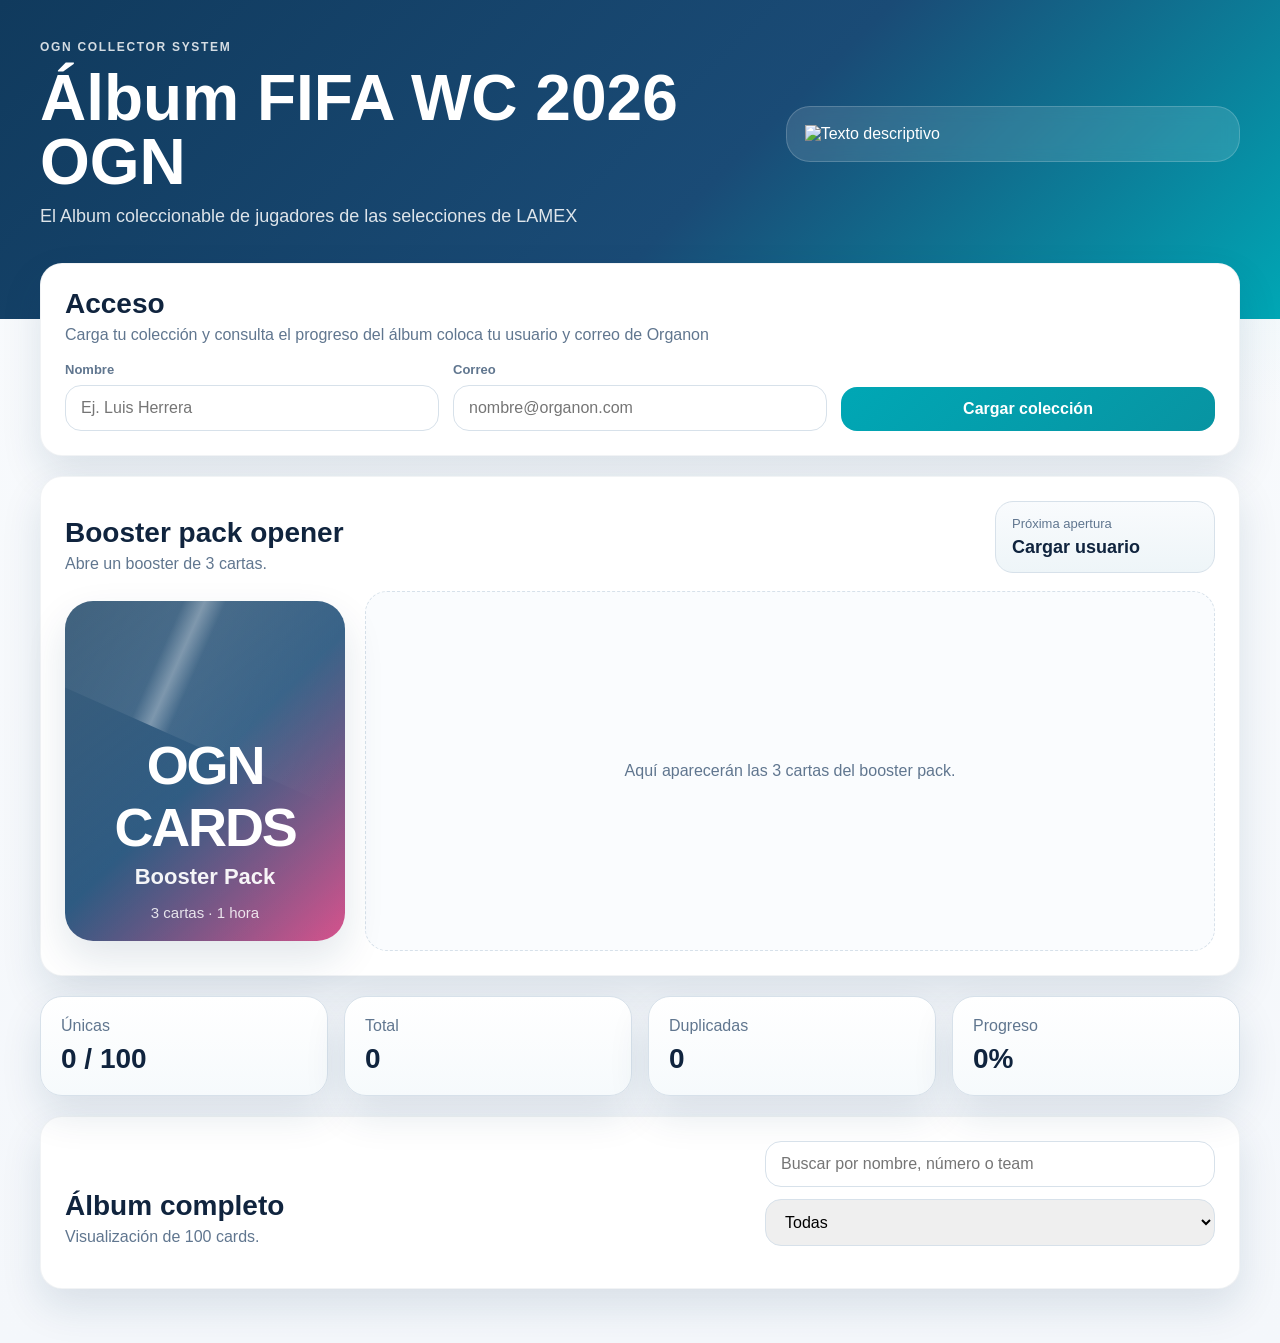
==== index.html @ 8176d2a9 "Update and rename album.html to index.html" ====
<!DOCTYPE html>
<html lang="es">
<head>
  <meta charset="UTF-8" />
  <meta name="viewport" content="width=device-width, initial-scale=1.0" />
  <title>OGN Album · Visualizador</title>
  <link rel="stylesheet" href="styles.css" />
</head>
<body>
  <header class="hero">
    <div class="container hero__inner">
      <div>
        <div class="eyebrow">OGN COLLECTOR SYSTEM</div>
        <h1>Álbum FIFA WC 2026 OGN</h1>
        <p>El Album coleccionable de jugadores de las selecciones de LAMEX</p>
      </div>
      <div class="hero__box">
        <div><img src="https://digitalhub.fifa.com/transform/157d23bf-7e13-4d7b-949e-5d27d340987e/WC26_Logo?&io=transform:fill,height:210&quality=75" alt="Texto descriptivo" width="200" height="200">
</div>

      </div>
    </div>
  </header>

  <main class="container page">
    <section class="panel access-panel">
      <div class="panel__head">
        <div>
          <h2>Acceso</h2>
          <p>Carga tu colección y consulta el progreso del álbum coloca tu usuario y correo de Organon</p>
        </div>
      </div>
      <div class="grid-3">
        <div>
          <label>Nombre</label>
          <input id="userName" placeholder="Ej. Luis Herrera" />
        </div>
        <div>
          <label>Correo</label>
          <input id="userEmail" type="email" placeholder="nombre@organon.com" />
        </div>
        <div class="field-button">
          <button class="btn btn--primary" id="loadCollectionBtn">Cargar colección</button>
        </div>
      </div>
    </section>

    <section class="panel booster-panel">
      <div class="panel__head panel__head--wrap">
        <div>
          <h2>Booster pack opener</h2>
          <p>Abre un booster de 3 cartas.</p>
        </div>
        <div class="cooldown-box">
          <span>Próxima apertura</span>
          <strong id="cooldownText">Cargar usuario</strong>
        </div>
      </div>
      <div class="booster-layout">
        <div class="booster-pack-wrap">
          <button id="openBoosterBtn" class="booster-pack" aria-label="Abrir booster">
            <div class="booster-pack__shine"></div>
            <div class="booster-pack__title">OGN CARDS</div>
            <div class="booster-pack__subtitle">Booster Pack</div>
            <div class="booster-pack__meta">3 cartas · 1 hora</div>
          </button>
        </div>
        <div class="booster-reveal" id="boosterReveal">
          <div class="booster-placeholder">Aquí aparecerán las 3 cartas del booster pack.</div>
        </div>
      </div>
    </section>

    <section class="stats-grid">
      <article class="stat-card"><span>Únicas</span><strong id="uniqueCount">0 / 100</strong></article>
      <article class="stat-card"><span>Total</span><strong id="totalCount">0</strong></article>
      <article class="stat-card"><span>Duplicadas</span><strong id="duplicateCount">0</strong></article>
      <article class="stat-card"><span>Progreso</span><strong id="progressPercent">0%</strong></article>
    </section>

    <section class="panel album-panel">
      <div class="panel__head panel__head--wrap">
        <div>
          <h2>Álbum completo</h2>
          <p>Visualización de 100 cards.</p>
        </div>
        <div class="filters-inline">
          <input id="searchInput" placeholder="Buscar por nombre, número o team" />
          <select id="ownershipFilter">
            <option value="all">Todas</option>
            <option value="owned">Solo obtenidas</option>
            <option value="missing">Solo faltantes</option>
          </select>
        </div>
      </div>
      <div class="album-grid" id="albumGrid"></div>
    </section>

    <div id="statusBox" class="status status--hidden"></div>
  </main>

  <script src="app.js"></script>
</body>
</html>
---- styles.css ----
:root {
  --bg: #f4f7fb;
  --surface: #ffffff;
  --surface-2: #eef4f8;
  --text: #10243e;
  --muted: #60768f;
  --line: #d7e1ea;
  --navy: #103a5d;
  --navy-2: #1a4b76;
  --teal: #00a7b5;
  --aqua: #6ad2dd;
  --magenta: #d64f8a;
  --gold: #e2b641;
  --green: #14835d;
  --danger: #bf4434;
  --shadow: 0 18px 40px rgba(16,58,93,.12);
  --radius: 22px;
}
* { box-sizing: border-box; }
body {
  margin: 0;
  color: var(--text);
  font-family: Inter, Segoe UI, Roboto, Arial, sans-serif;
  background:
    radial-gradient(circle at top right, rgba(106,210,221,.16), transparent 22%),
    radial-gradient(circle at top left, rgba(214,79,138,.08), transparent 17%),
    linear-gradient(180deg, #f9fbfd 0%, var(--bg) 100%);
}
.container { max-width: 1240px; margin: 0 auto; padding: 0 20px; }
.hero {
  background: linear-gradient(135deg, var(--navy), var(--navy-2) 56%, var(--teal));
  color: #fff;
  padding: 40px 0 92px;
}
.hero__inner { display:grid; grid-template-columns: 1.35fr .85fr; gap: 24px; align-items: center; }
.eyebrow { font-size: 12px; letter-spacing: .14em; font-weight: 800; opacity: .82; }
h1 { margin: 12px 0 12px; font-size: clamp(36px, 5vw, 64px); line-height: 1; }
.hero p { margin: 0; max-width: 740px; font-size: 18px; color: rgba(255,255,255,.86); }
.hero__box {
  background: rgba(255,255,255,.12); border: 1px solid rgba(255,255,255,.18); border-radius: 24px; padding: 18px; backdrop-filter: blur(8px);
  display: grid; gap: 12px;
}
.hero__box span { display:block; font-size: 13px; color: rgba(255,255,255,.78); margin-bottom: 4px; }
.hero__box strong { font-size: 22px; }
.page { margin-top: -56px; padding-bottom: 34px; }
.panel {
  background: var(--surface); border: 1px solid rgba(16,58,93,.06); border-radius: var(--radius);
  box-shadow: var(--shadow); padding: 24px; margin-bottom: 20px;
}
.panel__head { display:flex; justify-content: space-between; gap: 18px; align-items: end; margin-bottom: 18px; }
.panel__head--wrap { flex-wrap: wrap; }
.panel h2 { margin: 0 0 6px; font-size: 28px; }
.panel p { margin: 0; color: var(--muted); }
.grid-3 { display:grid; grid-template-columns: repeat(3, minmax(0,1fr)); gap: 14px; }
label { display:block; font-size: 13px; color: var(--muted); font-weight: 700; margin-bottom: 8px; }
input, select, button {
  width: 100%; border-radius: 16px; border: 1px solid var(--line); padding: 13px 15px; font: inherit;
}
input:focus, select:focus { outline: 2px solid rgba(0,167,181,.18); border-color: var(--teal); }
.field-button { display:flex; align-items: end; }
.btn { border: none; cursor: pointer; font-weight: 800; }
.btn--primary { background: linear-gradient(135deg, var(--teal), #0894a2); color: white; }
.cooldown-box {
  background: linear-gradient(180deg, #f9fbfd, #eef5f8); border: 1px solid var(--line); border-radius: 18px; padding: 14px 16px; min-width: 220px;
}
.cooldown-box span { display:block; font-size: 13px; color: var(--muted); margin-bottom: 6px; }
.cooldown-box strong { font-size: 18px; }
.booster-layout { display:grid; grid-template-columns: 280px 1fr; gap: 20px; align-items: center; }
.booster-pack-wrap { perspective: 1200px; }
.booster-pack {
  min-height: 340px; border: none; border-radius: 28px; cursor: pointer; overflow: hidden; position: relative; color: white;
  background:
    linear-gradient(145deg, rgba(255,255,255,.18), rgba(255,255,255,.02)),
    linear-gradient(135deg, var(--navy), var(--navy-2) 50%, var(--magenta));
  box-shadow: var(--shadow);
  transform-style: preserve-3d;
}
.booster-pack.is-opening { animation: packShake .65s ease, packPulse 1.2s ease forwards; }
.booster-pack__shine {
  position:absolute; inset:-40% auto auto -20%; width: 140%; height: 80%; transform: rotate(24deg);
  background: linear-gradient(90deg, transparent 0%, rgba(255,255,255,.08) 45%, rgba(255,255,255,.36) 50%, rgba(255,255,255,.08) 55%, transparent 100%);
  animation: shineMove 4.5s linear infinite;
}
.booster-pack__title { position: relative; z-index: 1; font-size: 54px; font-weight: 900; letter-spacing: -.04em; margin-top: 112px; }
.booster-pack__subtitle { position: relative; z-index:1; font-size: 22px; font-weight: 700; margin-top: 6px; opacity: .94; }
.booster-pack__meta { position: relative; z-index:1; margin-top: 14px; font-size: 15px; opacity: .84; }
.booster-reveal { display:grid; grid-template-columns: repeat(3, minmax(0,1fr)); gap: 16px; min-height: 360px; }
.booster-placeholder {
  grid-column: 1 / -1; display:grid; place-items:center; min-height:360px; border:1px dashed var(--line); border-radius:22px; color:var(--muted); background:#fafcfe;
}
.reveal-slot { perspective: 1200px; }
.flip-card {
  position: relative; width: 100%; aspect-ratio: 3 / 4.35; transform-style: preserve-3d; transition: transform .8s cubic-bezier(.2,.8,.2,1);
}
.flip-card.is-flipped { transform: rotateY(180deg); }
.flip-card__face {
  position: absolute; inset: 0; backface-visibility: hidden; border-radius: 20px; overflow: hidden;
  box-shadow: var(--shadow);
}
.flip-card__face--back {
  background: linear-gradient(135deg, var(--navy), var(--navy-2) 58%, var(--magenta));
  border: 1px solid rgba(16,58,93,.08);
}
.flip-card__face--back::before {
  content: ''; position:absolute; inset:0; background: radial-gradient(circle at 70% 22%, rgba(255,255,255,.18), transparent 24%), radial-gradient(circle at 25% 78%, rgba(255,255,255,.12), transparent 26%);
}
.flip-card__face--back::after {
  content: 'OGN'; position:absolute; inset:0; display:grid; place-items:center; font-size:56px; font-weight:900; color:white;
}
.flip-card__face--front { transform: rotateY(180deg); }
.stats-grid { display:grid; grid-template-columns: repeat(4, minmax(0,1fr)); gap: 16px; margin-bottom: 20px; }
.stat-card {
  background: linear-gradient(180deg, #fff, #f6fafc); border: 1px solid var(--line); border-radius: 22px; padding: 20px; box-shadow: var(--shadow);
}
.stat-card span { display:block; color: var(--muted); margin-bottom: 8px; }
.stat-card strong { font-size: 28px; }
.filters-inline { display:flex; gap: 12px; flex-wrap: wrap; }
.filters-inline input { min-width: 280px; }
.album-grid { display:grid; grid-template-columns: repeat(auto-fill, minmax(190px, 1fr)); gap: 16px; }
.card-template {
  position: relative; background: linear-gradient(180deg, #fff 0%, #f6fafc 100%); border: 1px solid var(--line);
  border-radius: 22px; padding: 10px; box-shadow: 0 12px 28px rgba(16,58,93,.08);
}
.card-template.is-missing { opacity: .92; }
.card-template__shell {
  position: relative; aspect-ratio: 3 / 4.35; border-radius: 16px; overflow: hidden; background:
    linear-gradient(180deg, rgba(255,255,255,.16), rgba(255,255,255,.02)),
    linear-gradient(160deg, #f8fcfe 0%, #ebf3f7 100%);
  border: 1px solid rgba(16,58,93,.07);
}
.card-template__top {
  position: absolute; inset: 0 0 auto 0; height: 52px; background: linear-gradient(135deg, var(--navy), var(--navy-2));
  color: white; display:flex; justify-content: space-between; gap: 12px; align-items:center; padding: 0 14px; z-index: 3;
}
.card-template__number { font-size: 14px; font-weight: 900; letter-spacing: .05em; }
.card-template__team { font-size: 12px; font-weight: 700; opacity: .88; text-transform: uppercase; white-space: nowrap; overflow:hidden; text-overflow: ellipsis; }
.card-template__photo {
  position:absolute; inset: 42px 12px 76px 12px; border-radius: 14px; overflow:hidden; background: linear-gradient(135deg, #dfe9ef, #f5f9fb);
}
.card-template__photo img { width:100%; height:100%; object-fit: cover; display:block; }
.card-template__photo::after {
  content:''; position:absolute; inset:auto 0 0 0; height: 38%; background: linear-gradient(180deg, transparent, rgba(16,58,93,.18));
}
.card-template__brand {
  position:absolute; top: 60px; right: 18px; z-index: 2; background: rgba(255,255,255,.92); color: var(--navy);
  padding: 6px 10px; border-radius: 999px; font-size: 11px; font-weight: 900; letter-spacing: .08em;
}
.card-template__bottom {
  position:absolute; inset: auto 0 0 0; min-height: 78px; background: linear-gradient(180deg, rgba(255,255,255,.94), rgba(246,250,252,.98));
  border-top: 1px solid rgba(16,58,93,.08); padding: 12px 14px; z-index: 3;
}
.card-template__name { font-size: 15px; font-weight: 900; line-height: 1.15; margin-bottom: 4px; }
.card-template__meta { font-size: 12px; color: var(--muted); display:flex; justify-content: space-between; gap: 8px; }
.card-template__count { margin-top: 10px; display:inline-flex; padding: 7px 10px; border-radius: 999px; background: rgba(20,131,93,.12); color: var(--green); font-size: 12px; font-weight: 800; }
.card-template__pending { margin-top: 10px; display:inline-flex; padding: 7px 10px; border-radius: 999px; background: rgba(191,68,52,.08); color: var(--danger); font-size: 12px; font-weight: 800; }
.card-template.is-missing .card-template__photo img { filter: grayscale(1) brightness(.42); }
.card-template.is-missing .card-template__name,
.card-template.is-missing .card-template__meta span:first-child { color: transparent; background: linear-gradient(90deg, #dbe4ea, #eef3f6, #dbe4ea); background-size: 200% 100%; border-radius: 6px; animation: shimmer 1.8s infinite; }
.card-template.is-missing .card-template__name { height: 16px; }
.card-template.is-missing .card-template__meta span:first-child { height: 12px; width: 80px; display:inline-block; }
.status { position: sticky; bottom: 18px; margin-top: 14px; padding: 14px 16px; border-radius: 18px; box-shadow: var(--shadow); font-weight: 700; }
.status--hidden { display:none; }
.status--ok { background: rgba(20,131,93,.12); color: var(--green); }
.status--error { background: rgba(191,68,52,.10); color: var(--danger); }
@keyframes shineMove { 0% { transform: translateX(-30%) rotate(24deg); } 100% { transform: translateX(30%) rotate(24deg); } }
@keyframes packShake { 0%,100% { transform: rotateZ(0deg); } 20% { transform: rotateZ(-2deg) scale(1.02); } 40% { transform: rotateZ(2deg) scale(1.03); } 60% { transform: rotateZ(-1deg) scale(1.02); } 80% { transform: rotateZ(1deg) scale(1.01); } }
@keyframes packPulse { from { box-shadow: var(--shadow); } to { box-shadow: 0 0 0 rgba(0,0,0,0), 0 0 42px rgba(214,79,138,.36); } }
@keyframes shimmer { 0% { background-position: 200% 0; } 100% { background-position: -200% 0; } }
@media (max-width: 960px) {
  .hero__inner, .grid-3, .booster-layout, .stats-grid { grid-template-columns: 1fr; }
  .booster-reveal { grid-template-columns: 1fr; min-height: auto; }
}
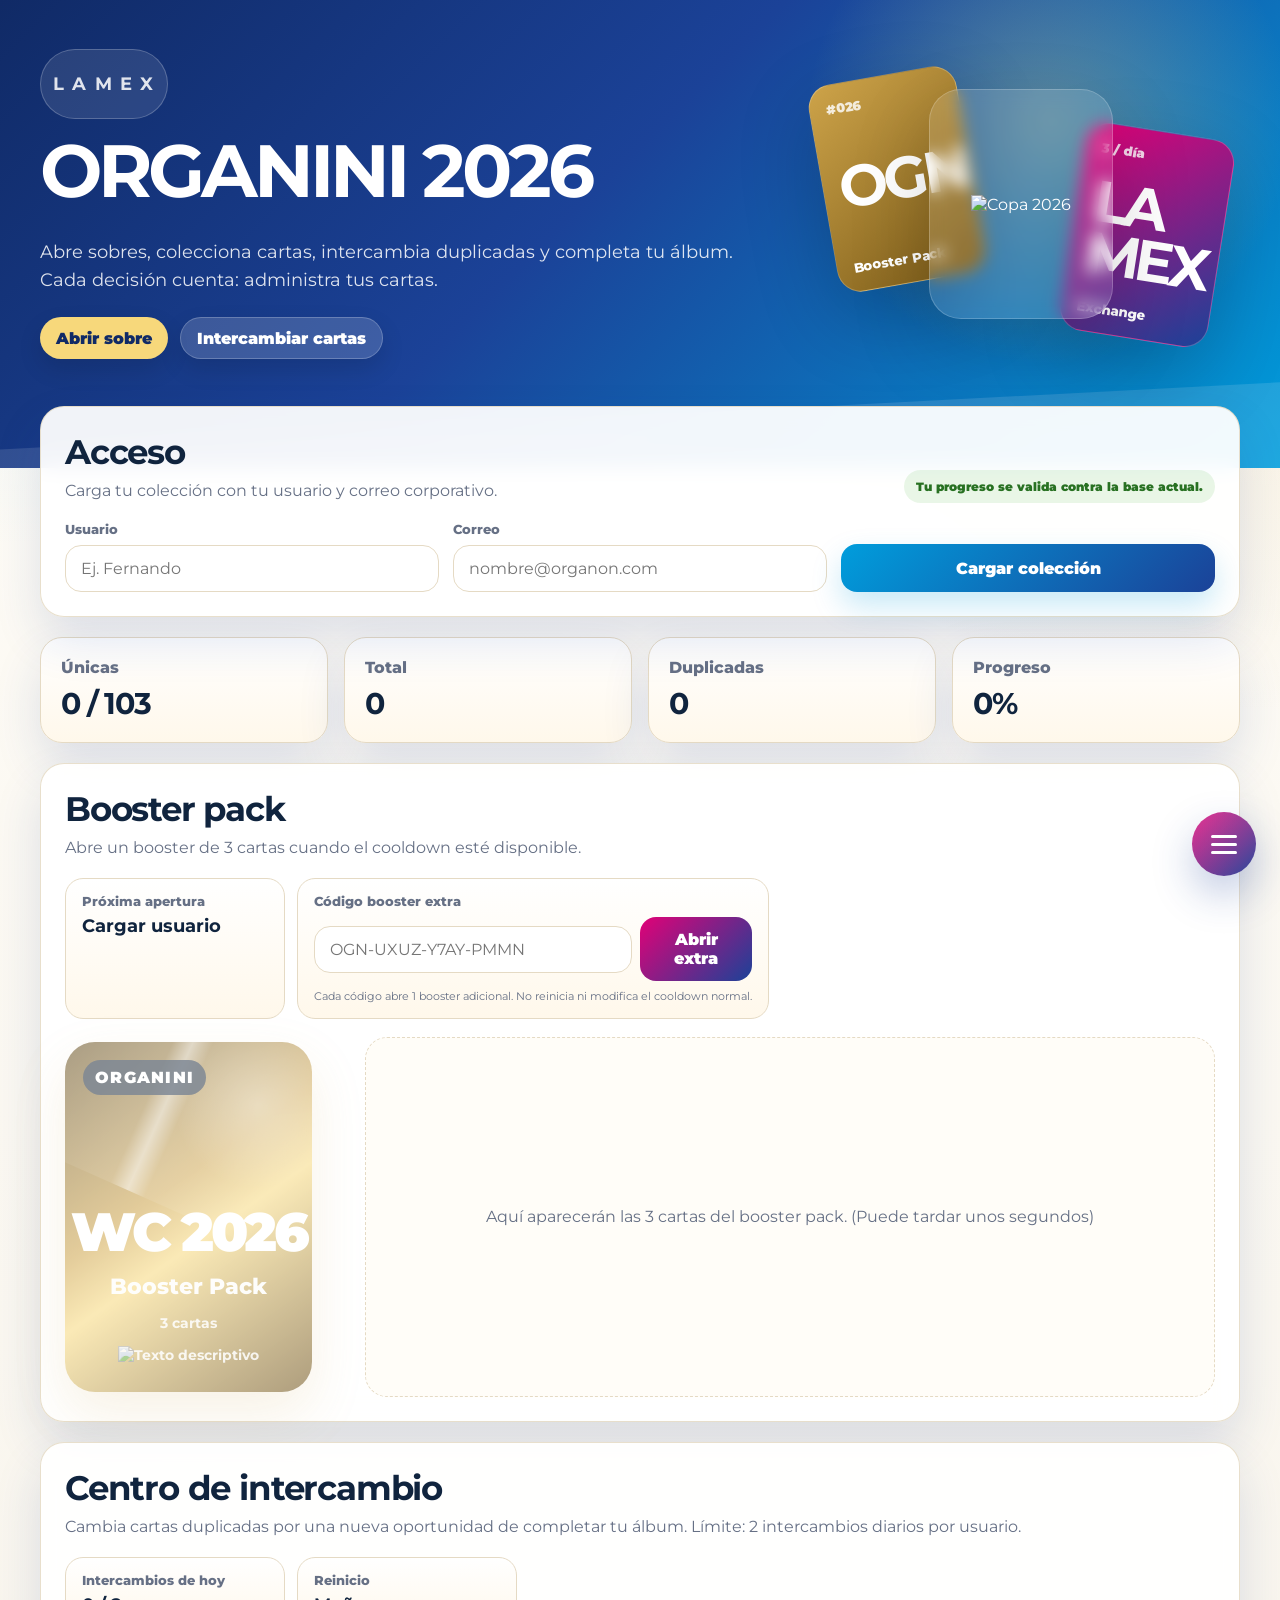
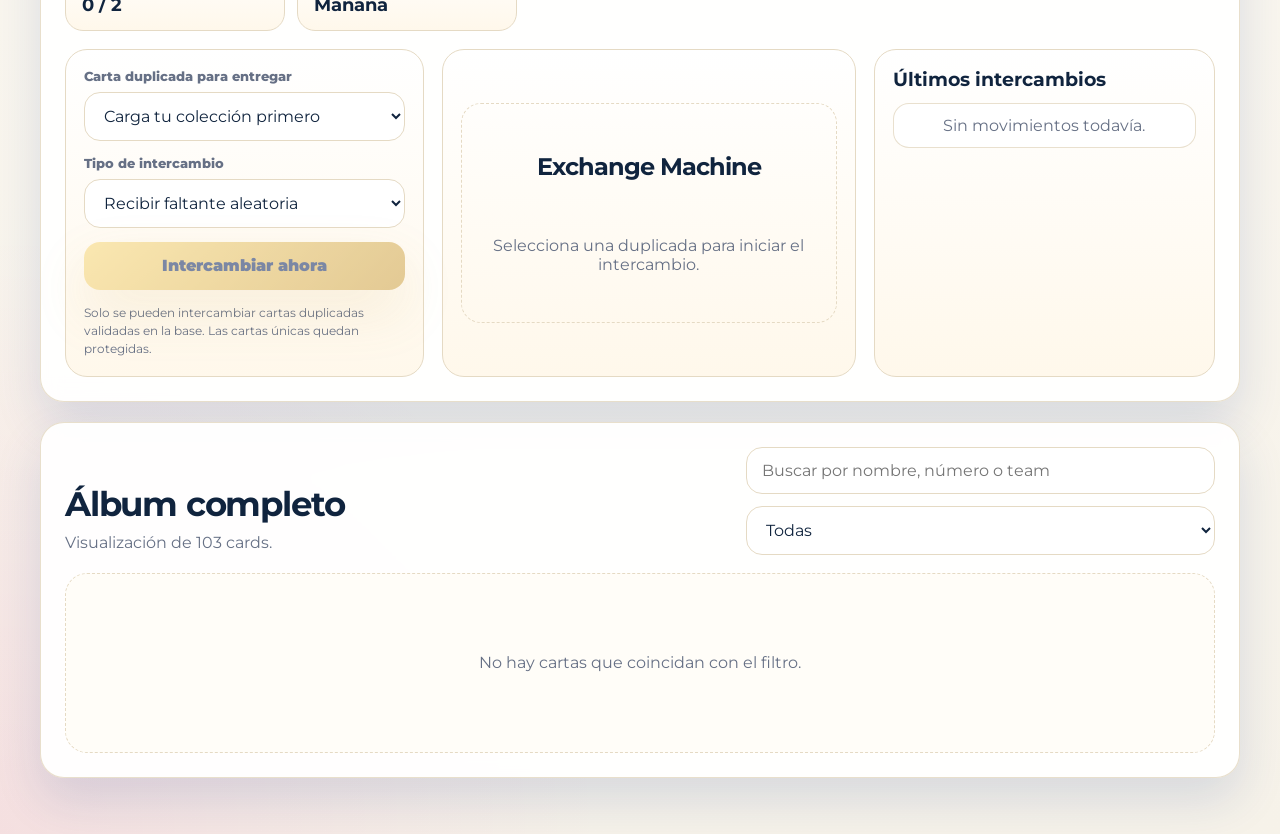
==== commit a31e29dc: "Add files via upload" ====
--- a/index.html
+++ b/index.html
@@ -3,102 +3,228 @@
 <head>
   <meta charset="UTF-8" />
   <meta name="viewport" content="width=device-width, initial-scale=1.0" />
-  <title>OGN Album · Visualizador</title>
+  <title>OGN Album · ORGANINI 2026</title>
+    <title> L A M E X </title>
+
   <link rel="stylesheet" href="styles.css" />
 </head>
 <body>
-  <header class="hero">
+
+  <header class="hero hero--album">
     <div class="container hero__inner">
-      <div>
-        <div class="eyebrow">OGN COLLECTOR SYSTEM</div>
-        <h1>Álbum FIFA WC 2026 OGN</h1>
-        <p>El Album coleccionable de jugadores de las selecciones de LAMEX</p>
-      </div>
-      <div class="hero__box">
-        <div><img src="https://digitalhub.fifa.com/transform/157d23bf-7e13-4d7b-949e-5d27d340987e/WC26_Logo?&io=transform:fill,height:210&quality=75" alt="Texto descriptivo" width="200" height="200">
-</div>
-
+      <div class="hero__copy">
+                        <div class="eyebrow"> <h2>L A M E X<h2></div>
+
+        <h1>ORGANINI 2026</h1>
+        <BR>
+        <p>Abre sobres, colecciona cartas, intercambia duplicadas y completa tu álbum. Cada decisión cuenta: administra tus cartas.</p>
+        <div class="hero__actions">
+          <a class="pill" href="#boosterSection">Abrir sobre</a>
+          <a class="pill pill--light" href="#exchangeSection">Intercambiar cartas</a>
+        </div>
+      </div>
+
+      <div class="hero__showcase" aria-hidden="true">
+        <div class="showcase-card showcase-card--one">
+          <span>#026</span>
+          <strong>OGN</strong>
+          <small>Booster Pack</small>
+        </div>
+        <div class="showcase-card showcase-card--two">
+          <span>3 / día</span>
+          <strong>LA<br>MEX</strong>
+          <small>Exchange</small>
+        </div>
+        <div class="showcase-logo">
+          <img src="https://digitalhub.fifa.com/transform/157d23bf-7e13-4d7b-949e-5d27d340987e/WC26_Logo?&io=transform:fill,height:210&quality=75" alt="Copa 2026" />
+        </div>
       </div>
     </div>
   </header>
 
   <main class="container page">
+    <section id="acceso">
     <section class="panel access-panel">
-      <div class="panel__head">
+      
+      <div class="panel__head panel__head--wrap">
         <div>
           <h2>Acceso</h2>
-          <p>Carga tu colección y consulta el progreso del álbum coloca tu usuario y correo de Organon</p>
-        </div>
+          <p>Carga tu colección con tu usuario y correo corporativo.</p>
+        </div>
+        <div class="security-note">Tu progreso se valida contra la base actual.</div>
       </div>
       <div class="grid-3">
         <div>
-          <label>Nombre</label>
-          <input id="userName" placeholder="Ej. Luis Herrera" />
-        </div>
-        <div>
-          <label>Correo</label>
-          <input id="userEmail" type="email" placeholder="nombre@organon.com" />
+          <label for="userName">Usuario</label>
+          <input id="userName" placeholder="Ej. Fernando" autocomplete="name" />
+        </div>
+        <div>
+          <label for="userEmail">Correo</label>
+          <input id="userEmail" type="email" placeholder="nombre@organon.com" autocomplete="email" />
         </div>
         <div class="field-button">
-          <button class="btn btn--primary" id="loadCollectionBtn">Cargar colección</button>
-        </div>
-      </div>
-    </section>
-
-    <section class="panel booster-panel">
-      <div class="panel__head panel__head--wrap">
-        <div>
-          <h2>Booster pack opener</h2>
-          <p>Abre un booster de 3 cartas.</p>
-        </div>
-        <div class="cooldown-box">
-          <span>Próxima apertura</span>
-          <strong id="cooldownText">Cargar usuario</strong>
-        </div>
-      </div>
-      <div class="booster-layout">
-        <div class="booster-pack-wrap">
-          <button id="openBoosterBtn" class="booster-pack" aria-label="Abrir booster">
-            <div class="booster-pack__shine"></div>
-            <div class="booster-pack__title">OGN CARDS</div>
-            <div class="booster-pack__subtitle">Booster Pack</div>
-            <div class="booster-pack__meta">3 cartas · 1 hora</div>
-          </button>
-        </div>
-        <div class="booster-reveal" id="boosterReveal">
-          <div class="booster-placeholder">Aquí aparecerán las 3 cartas del booster pack.</div>
-        </div>
-      </div>
-    </section>
-
-    <section class="stats-grid">
-      <article class="stat-card"><span>Únicas</span><strong id="uniqueCount">0 / 100</strong></article>
+          <button class="btn btn--primary" id="loadCollectionBtn" type="button">Cargar colección</button>
+        </div>
+      </div>
+    </section>
+
+    <section class="stats-grid" aria-label="Resumen de colección">
+      <article class="stat-card"><span>Únicas</span><strong id="uniqueCount">0 / 103</strong></article>
       <article class="stat-card"><span>Total</span><strong id="totalCount">0</strong></article>
       <article class="stat-card"><span>Duplicadas</span><strong id="duplicateCount">0</strong></article>
       <article class="stat-card"><span>Progreso</span><strong id="progressPercent">0%</strong></article>
     </section>
-
+<section id="booster">
+    <section class="panel booster-panel" id="boosterSection">
+      <div class="panel__head panel__head--wrap">
+        <div>
+          <h2>Booster pack</h2>
+          <p>Abre un booster de 3 cartas cuando el cooldown esté disponible.</p>
+        </div>
+        <div class="booster-tools">
+          <div class="cooldown-box">
+            <span>Próxima apertura</span>
+            <strong id="cooldownText">Cargar usuario</strong>
+          </div>
+          <div class="code-box">
+            <label for="boosterCodeInput">Código booster extra</label>
+            <div class="code-box__row">
+              <input id="boosterCodeInput" placeholder="OGN-UXUZ-Y7AY-PMMN" autocomplete="off" />
+              <button class="btn btn--secondary" id="redeemBoosterCodeBtn" type="button">Abrir extra</button>
+            </div>
+            <small>Cada código abre 1 booster adicional. No reinicia ni modifica el cooldown normal.</small>
+          </div>
+        </div>
+      </div>
+      <div class="booster-layout">
+        <div class="booster-pack-wrap">
+          <button id="openBoosterBtn" class="booster-pack booster-pack--gold" aria-label="Abrir booster" type="button">
+            <div class="booster-pack__shine"></div>
+            <div class="booster-pack__badge">ORGANINI</div>
+            <div class="booster-pack__title">WC 2026</div>
+            <div class="booster-pack__subtitle">Booster Pack</div>
+            <div class="booster-pack__meta">3 cartas</div>
+              <div class="booster-pack__meta"><img src="https://digitalhub.fifa.com/transform/157d23bf-7e13-4d7b-949e-5d27d340987e/WC26_Logo?&io=transform:fill,height:210&quality=75" alt="Texto descriptivo" width="150" height="200"></div>
+          </button>
+        </div>
+        <div class="booster-reveal" id="boosterReveal">
+          <div class="booster-placeholder">Aquí aparecerán las 3 cartas del booster pack. (Puede tardar unos segundos)
+    </div>
+        </div>
+      </div>
+    </section>
+<section id="intercambios">
+    <section class="panel exchange-panel" id="exchangeSection">
+      <div class="panel__head panel__head--wrap">
+        <div>
+          <h2>Centro de intercambio</h2>
+          <p>Cambia cartas duplicadas por una nueva oportunidad de completar tu álbum. Límite: 2 intercambios diarios por usuario.</p>
+        </div>
+        <div class="exchange-kpis">
+          <div class="cooldown-box cooldown-box--exchange">
+            <span>Intercambios de hoy</span>
+            <strong id="exchangeLimitText">0 / 2</strong>
+          </div>
+          <div class="cooldown-box cooldown-box--exchange">
+            <span>Reinicio</span>
+            <strong id="exchangeResetText">Mañana</strong>
+          </div>
+        </div>
+      </div>
+
+      <div class="exchange-layout">
+        <div class="exchange-form">
+          <div>
+            <label for="exchangeGiveCard">Carta duplicada para entregar</label>
+            <select id="exchangeGiveCard">
+              <option value="">Carga tu colección</option>
+            </select>
+          </div>
+          <div>
+            <label for="exchangeMode">Tipo de intercambio</label>
+            <select id="exchangeMode">
+              <option value="missing">Recibir faltante aleatoria</option>
+              <option value="sameRarity">Recibir faltante de rareza similar</option>
+            </select>
+          </div>
+          <button class="btn btn--exchange" id="exchangeCardBtn" type="button">Intercambiar ahora</button>
+          <p class="microcopy">Solo se pueden intercambiar cartas duplicadas validadas en la base. Las cartas únicas quedan protegidas.</p>
+        </div>
+
+        <div class="exchange-preview" id="exchangePreview">
+          <div class="exchange-preview__empty">
+            <strong>Exchange Machine</strong>
+            <span>Selecciona una duplicada para iniciar el intercambio.</span>
+          </div>
+        </div>
+
+        <div class="exchange-history">
+          <h3>Últimos intercambios</h3>
+          <div id="exchangeHistoryList" class="exchange-history__list">
+            <div class="empty-row">Sin movimientos todavía.</div>
+          </div>
+        </div>
+      </div>
+    </section>
+<section id="album">
     <section class="panel album-panel">
       <div class="panel__head panel__head--wrap">
         <div>
           <h2>Álbum completo</h2>
-          <p>Visualización de 100 cards.</p>
+          <p id="albumSubtitle">Visualización de 103 cards.</p>
         </div>
         <div class="filters-inline">
           <input id="searchInput" placeholder="Buscar por nombre, número o team" />
-          <select id="ownershipFilter">
+          <select id="ownershipFilter" aria-label="Filtro de propiedad">
             <option value="all">Todas</option>
             <option value="owned">Solo obtenidas</option>
             <option value="missing">Solo faltantes</option>
+            <option value="duplicates">Solo duplicadas</option>
           </select>
         </div>
       </div>
       <div class="album-grid" id="albumGrid"></div>
     </section>
 
-    <div id="statusBox" class="status status--hidden"></div>
+    <div id="statusBox" class="status status--hidden" role="status" aria-live="polite"></div>
   </main>
 
   <script src="app.js"></script>
+  <nav class="floating-nav" aria-label="Navegación rápida del álbum">
+  <button
+    class="floating-nav__toggle"
+    id="floatingNavToggle"
+    type="button"
+    aria-expanded="false"
+    aria-controls="floatingNavMenu"
+    aria-label="Abrir menú de navegación"
+  >
+    <span class="floating-nav__line"></span>
+    <span class="floating-nav__line"></span>
+    <span class="floating-nav__line"></span>
+  </button>
+
+  <div class="floating-nav__menu" id="floatingNavMenu">
+    <a href="#acceso" class="floating-nav__item" data-section="acceso">
+      <span class="floating-nav__icon">👤</span>
+      <span>Acceso</span>
+    </a>
+
+    <a href="#booster" class="floating-nav__item" data-section="booster">
+      <span class="floating-nav__icon">🎁</span>
+      <span>Booster</span>
+    </a>
+
+    <a href="#intercambios" class="floating-nav__item" data-section="intercambios">
+      <span class="floating-nav__icon">🔁</span>
+      <span>Intercambios</span>
+    </a>
+
+    <a href="#album" class="floating-nav__item" data-section="album">
+      <span class="floating-nav__icon">🃏</span>
+      <span>Álbum</span>
+    </a>
+  </div>
+</nav>
 </body>
 </html>
--- a/styles.css
+++ b/styles.css
@@ -1,172 +1,645 @@
+@import url('https://fonts.googleapis.com/css2?family=Montserrat:wght@400;600;700;800;900&display=swap');
+
 :root {
-  --bg: #f4f7fb;
+  --bg: #f6f2e9;
   --surface: #ffffff;
-  --surface-2: #eef4f8;
+  --surface-2: #fff9ec;
   --text: #10243e;
-  --muted: #60768f;
-  --line: #d7e1ea;
-  --navy: #103a5d;
-  --navy-2: #1a4b76;
-  --teal: #00a7b5;
-  --aqua: #6ad2dd;
-  --magenta: #d64f8a;
-  --gold: #e2b641;
-  --green: #14835d;
-  --danger: #bf4434;
-  --shadow: 0 18px 40px rgba(16,58,93,.12);
-  --radius: 22px;
-}
+  --muted: #667085;
+  --line: #e5dac4;
+  --navy: #1B4298;
+  --navy-2: #102a66;
+  --teal: #009DDC;
+  --aqua: #8bdff7;
+  --magenta: #E20177;
+  --gold: #cda349;
+  --gold-2: #f7d87b;
+  --green: #54b948;
+  --danger: #E20177;
+  --warning: #9a6700;
+  --shadow: 0 22px 48px rgba(27, 66, 152, .14);
+  --shadow-gold: 0 22px 54px rgba(205, 163, 73, .26);
+  --radius: 24px;
+}
+
 * { box-sizing: border-box; }
+html { scroll-behavior: smooth; }
 body {
   margin: 0;
   color: var(--text);
-  font-family: Inter, Segoe UI, Roboto, Arial, sans-serif;
+  font-family: Montserrat, Segoe UI, Roboto, Arial, sans-serif;
   background:
-    radial-gradient(circle at top right, rgba(106,210,221,.16), transparent 22%),
-    radial-gradient(circle at top left, rgba(214,79,138,.08), transparent 17%),
-    linear-gradient(180deg, #f9fbfd 0%, var(--bg) 100%);
-}
+    radial-gradient(circle at top right, rgba(205, 163, 73, .22), transparent 26%),
+    radial-gradient(circle at top left, rgba(0, 157, 220, .13), transparent 20%),
+    radial-gradient(circle at bottom left, rgba(226, 1, 119, .08), transparent 22%),
+    linear-gradient(180deg, #fffdf8 0%, var(--bg) 100%);
+}
+
+button, input, select { font: inherit; }
+button:disabled { opacity: .55; cursor: not-allowed; }
 .container { max-width: 1240px; margin: 0 auto; padding: 0 20px; }
+
 .hero {
-  background: linear-gradient(135deg, var(--navy), var(--navy-2) 56%, var(--teal));
+  position: relative;
+  overflow: hidden;
   color: #fff;
-  padding: 40px 0 92px;
-}
-.hero__inner { display:grid; grid-template-columns: 1.35fr .85fr; gap: 24px; align-items: center; }
-.eyebrow { font-size: 12px; letter-spacing: .14em; font-weight: 800; opacity: .82; }
-h1 { margin: 12px 0 12px; font-size: clamp(36px, 5vw, 64px); line-height: 1; }
-.hero p { margin: 0; max-width: 740px; font-size: 18px; color: rgba(255,255,255,.86); }
-.hero__box {
-  background: rgba(255,255,255,.12); border: 1px solid rgba(255,255,255,.18); border-radius: 24px; padding: 18px; backdrop-filter: blur(8px);
-  display: grid; gap: 12px;
-}
-.hero__box span { display:block; font-size: 13px; color: rgba(255,255,255,.78); margin-bottom: 4px; }
-.hero__box strong { font-size: 22px; }
-.page { margin-top: -56px; padding-bottom: 34px; }
+  padding: 44px 0 104px;
+  background:
+    radial-gradient(circle at 82% 26%, rgba(247, 216, 123, .32), transparent 22%),
+    linear-gradient(135deg, var(--navy-2), var(--navy) 45%, var(--teal));
+}
+.hero::after {
+  content: '';
+  position: absolute;
+  inset: auto -10% -36% -10%;
+  height: 220px;
+  background: rgba(255,255,255,.12);
+  transform: rotate(-3deg);
+}
+.hero__inner {
+  position: relative;
+  z-index: 1;
+  display: grid;
+  grid-template-columns: 1.25fr .75fr;
+  gap: 32px;
+  align-items: center;
+}
+.eyebrow {
+  display: inline-flex;
+  padding: 8px 12px;
+  border: 1px solid rgba(255,255,255,.22);
+  border-radius: 999px;
+  font-size: 12px;
+  letter-spacing: .14em;
+  font-weight: 900;
+  text-transform: uppercase;
+  color: rgba(255,255,255,.86);
+  background: rgba(255,255,255,.10);
+}
+h1 { margin: 18px 0 14px; font-size: clamp(38px, 5.8vw, 74px); line-height: .92; letter-spacing: -.055em; }
+.hero p { margin: 0; max-width: 780px; font-size: 18px; line-height: 1.6; color: rgba(255,255,255,.86); }
+.hero__actions { display: flex; gap: 12px; flex-wrap: wrap; margin-top: 22px; }
+.pill {
+  display: inline-flex;
+  align-items: center;
+  justify-content: center;
+  min-height: 42px;
+  padding: 0 16px;
+  border-radius: 999px;
+  color: var(--navy-2);
+  background: var(--gold-2);
+  font-weight: 900;
+  text-decoration: none;
+  box-shadow: 0 10px 24px rgba(0,0,0,.12);
+}
+.pill--light { background: rgba(255,255,255,.16); color: #fff; border: 1px solid rgba(255,255,255,.22); }
+.hero__showcase {
+  position: relative;
+  min-height: 320px;
+  display: grid;
+  place-items: center;
+}
+.showcase-logo {
+  width: 184px;
+  height: 230px;
+  display: grid;
+  place-items: center;
+  border-radius: 32px;
+  background: rgba(255,255,255,.12);
+  border: 1px solid rgba(255,255,255,.20);
+  backdrop-filter: blur(8px);
+  box-shadow: 0 30px 80px rgba(0,0,0,.18);
+}
+.showcase-logo img { max-width: 110px; height: auto; }
+.showcase-card {
+  position: absolute;
+  width: 150px;
+  height: 210px;
+  border-radius: 24px;
+  padding: 16px;
+  display: flex;
+  flex-direction: column;
+  justify-content: space-between;
+  color: #fff;
+  border: 1px solid rgba(255,255,255,.22);
+  box-shadow: 0 28px 80px rgba(0,0,0,.22);
+}
+.showcase-card span { font-size: 13px; font-weight: 900; opacity: .82; }
+.showcase-card strong { font-size: 58px; line-height: .9; letter-spacing: -.08em; }
+.showcase-card small { font-weight: 800; }
+.showcase-card--one { left: 20px; top: 30px; transform: rotate(-10deg); background: linear-gradient(145deg, var(--gold), #7a5a17); }
+.showcase-card--two { right: 18px; bottom: 24px; transform: rotate(9deg); background: linear-gradient(145deg, var(--magenta), var(--navy)); }
+
+.page { margin-top: -62px; padding-bottom: 36px; position: relative; z-index: 2; }
 .panel {
-  background: var(--surface); border: 1px solid rgba(16,58,93,.06); border-radius: var(--radius);
-  box-shadow: var(--shadow); padding: 24px; margin-bottom: 20px;
-}
-.panel__head { display:flex; justify-content: space-between; gap: 18px; align-items: end; margin-bottom: 18px; }
+  background: rgba(255,255,255,.94);
+  border: 1px solid rgba(229, 218, 196, .86);
+  border-radius: var(--radius);
+  box-shadow: var(--shadow);
+  padding: 24px;
+  margin-bottom: 20px;
+  backdrop-filter: blur(10px);
+}
+.panel__head { display: flex; justify-content: space-between; gap: 18px; align-items: flex-end; margin-bottom: 18px; }
 .panel__head--wrap { flex-wrap: wrap; }
-.panel h2 { margin: 0 0 6px; font-size: 28px; }
-.panel p { margin: 0; color: var(--muted); }
-.grid-3 { display:grid; grid-template-columns: repeat(3, minmax(0,1fr)); gap: 14px; }
-label { display:block; font-size: 13px; color: var(--muted); font-weight: 700; margin-bottom: 8px; }
-input, select, button {
-  width: 100%; border-radius: 16px; border: 1px solid var(--line); padding: 13px 15px; font: inherit;
-}
-input:focus, select:focus { outline: 2px solid rgba(0,167,181,.18); border-color: var(--teal); }
-.field-button { display:flex; align-items: end; }
-.btn { border: none; cursor: pointer; font-weight: 800; }
-.btn--primary { background: linear-gradient(135deg, var(--teal), #0894a2); color: white; }
-.cooldown-box {
-  background: linear-gradient(180deg, #f9fbfd, #eef5f8); border: 1px solid var(--line); border-radius: 18px; padding: 14px 16px; min-width: 220px;
-}
-.cooldown-box span { display:block; font-size: 13px; color: var(--muted); margin-bottom: 6px; }
+.panel h2 { margin: 0 0 6px; font-size: clamp(24px, 3vw, 34px); letter-spacing: -.035em; }
+.panel h3 { margin: 0 0 12px; }
+.panel p { margin: 0; color: var(--muted); line-height: 1.5; }
+.security-note {
+  padding: 9px 12px;
+  border-radius: 999px;
+  background: rgba(84, 185, 72, .13);
+  color: #287122;
+  font-size: 12px;
+  font-weight: 900;
+}
+.grid-3 { display: grid; grid-template-columns: repeat(3, minmax(0, 1fr)); gap: 14px; }
+label { display: block; font-size: 13px; color: var(--muted); font-weight: 800; margin-bottom: 8px; }
+input, select {
+  width: 100%;
+  border-radius: 16px;
+  border: 1px solid var(--line);
+  background: #fff;
+  color: var(--text);
+  padding: 13px 15px;
+  outline: none;
+}
+input:focus, select:focus { outline: 3px solid rgba(0,157,220,.16); border-color: var(--teal); }
+.field-button { display: flex; align-items: end; }
+.btn {
+  width: 100%;
+  border: none;
+  border-radius: 16px;
+  min-height: 48px;
+  padding: 13px 16px;
+  cursor: pointer;
+  font-weight: 900;
+  transition: transform .18s ease, box-shadow .18s ease, opacity .18s ease;
+}
+.btn:not(:disabled):hover { transform: translateY(-1px); }
+.btn--primary { background: linear-gradient(135deg, var(--teal), var(--navy)); color: #fff; box-shadow: 0 14px 30px rgba(0,157,220,.22); }
+.btn--secondary { background: linear-gradient(135deg, var(--magenta), var(--navy)); color: #fff; }
+.btn--exchange { background: linear-gradient(135deg, var(--gold-2), var(--gold)); color: var(--navy-2); box-shadow: var(--shadow-gold); }
+.microcopy { font-size: 12px; }
+
+.stats-grid { display: grid; grid-template-columns: repeat(4, minmax(0, 1fr)); gap: 16px; margin-bottom: 20px; }
+.stat-card {
+  background: linear-gradient(180deg, #fff, #fff8eb);
+  border: 1px solid var(--line);
+  border-radius: 22px;
+  padding: 20px;
+  box-shadow: var(--shadow);
+}
+.stat-card span { display: block; color: var(--muted); margin-bottom: 8px; font-weight: 800; }
+.stat-card strong { font-size: 30px; letter-spacing: -.04em; }
+
+.booster-tools, .exchange-kpis { display: flex; gap: 12px; flex-wrap: wrap; align-items: stretch; justify-content: flex-end; }
+.cooldown-box, .code-box {
+  background: linear-gradient(180deg, #ffffff, #fff8eb);
+  border: 1px solid var(--line);
+  border-radius: 18px;
+  padding: 14px 16px;
+}
+.cooldown-box { min-width: 220px; }
+.cooldown-box span { display: block; font-size: 13px; color: var(--muted); margin-bottom: 6px; font-weight: 800; }
 .cooldown-box strong { font-size: 18px; }
-.booster-layout { display:grid; grid-template-columns: 280px 1fr; gap: 20px; align-items: center; }
+.code-box { min-width: 330px; }
+.code-box__row { display: grid; grid-template-columns: minmax(0, 1fr) 112px; gap: 8px; align-items: center; }
+.code-box input { text-transform: uppercase; }
+.code-box small { display: block; margin-top: 8px; color: var(--muted); font-size: 11px; line-height: 1.35; }
+.booster-layout { display: grid; grid-template-columns: 280px 1fr; gap: 20px; align-items: center; }
 .booster-pack-wrap { perspective: 1200px; }
 .booster-pack {
-  min-height: 340px; border: none; border-radius: 28px; cursor: pointer; overflow: hidden; position: relative; color: white;
+  min-height: 350px;
+  border: none;
+  border-radius: 30px;
+  cursor: pointer;
+  overflow: hidden;
+  position: relative;
+  color: white;
+  box-shadow: var(--shadow-gold);
+  transform-style: preserve-3d;
+}
+.booster-pack--gold {
   background:
-    linear-gradient(145deg, rgba(255,255,255,.18), rgba(255,255,255,.02)),
-    linear-gradient(135deg, var(--navy), var(--navy-2) 50%, var(--magenta));
-  box-shadow: var(--shadow);
-  transform-style: preserve-3d;
+    radial-gradient(circle at 78% 18%, rgba(255,255,255,.34), transparent 24%),
+    linear-gradient(145deg, #5d4515 0%, var(--gold) 42%, #f7d87b 56%, #6b4d13 100%);
 }
 .booster-pack.is-opening { animation: packShake .65s ease, packPulse 1.2s ease forwards; }
 .booster-pack__shine {
-  position:absolute; inset:-40% auto auto -20%; width: 140%; height: 80%; transform: rotate(24deg);
-  background: linear-gradient(90deg, transparent 0%, rgba(255,255,255,.08) 45%, rgba(255,255,255,.36) 50%, rgba(255,255,255,.08) 55%, transparent 100%);
+  position: absolute;
+  inset: -40% auto auto -25%;
+  width: 150%;
+  height: 86%;
+  transform: rotate(24deg);
+  background: linear-gradient(90deg, transparent 0%, rgba(255,255,255,.10) 45%, rgba(255,255,255,.52) 50%, rgba(255,255,255,.10) 55%, transparent 100%);
   animation: shineMove 4.5s linear infinite;
 }
-.booster-pack__title { position: relative; z-index: 1; font-size: 54px; font-weight: 900; letter-spacing: -.04em; margin-top: 112px; }
-.booster-pack__subtitle { position: relative; z-index:1; font-size: 22px; font-weight: 700; margin-top: 6px; opacity: .94; }
-.booster-pack__meta { position: relative; z-index:1; margin-top: 14px; font-size: 15px; opacity: .84; }
-.booster-reveal { display:grid; grid-template-columns: repeat(3, minmax(0,1fr)); gap: 16px; min-height: 360px; }
-.booster-placeholder {
-  grid-column: 1 / -1; display:grid; place-items:center; min-height:360px; border:1px dashed var(--line); border-radius:22px; color:var(--muted); background:#fafcfe;
-}
+.booster-pack__badge {
+  position: absolute;
+  top: 18px;
+  left: 18px;
+  z-index: 1;
+  padding: 8px 12px;
+  border-radius: 999px;
+  background: rgba(16, 36, 62, .82);
+  font-weight: 900;
+  letter-spacing: .08em;
+}
+.booster-pack__title { position: relative; z-index: 1; font-size: 54px; font-weight: 900; letter-spacing: -.06em; margin-top: 130px; }
+.booster-pack__subtitle { position: relative; z-index: 1; font-size: 22px; font-weight: 800; margin-top: 8px; opacity: .96; }
+.booster-pack__meta { position: relative; z-index: 1; margin-top: 14px; font-size: 14px; opacity: .86; font-weight: 700; }
+.booster-reveal { display: grid; grid-template-columns: repeat(3, minmax(0, 1fr)); gap: 16px; min-height: 360px; }
+.booster-placeholder, .empty-state {
+  grid-column: 1 / -1;
+  display: grid;
+  place-items: center;
+  min-height: 180px;
+  border: 1px dashed var(--line);
+  border-radius: 22px;
+  color: var(--muted);
+  background: #fffdf8;
+  text-align: center;
+  padding: 18px;
+}
+.booster-placeholder { min-height: 360px; }
 .reveal-slot { perspective: 1200px; }
 .flip-card {
-  position: relative; width: 100%; aspect-ratio: 3 / 4.35; transform-style: preserve-3d; transition: transform .8s cubic-bezier(.2,.8,.2,1);
+  position: relative;
+  width: 100%;
+  aspect-ratio: 3 / 4.35;
+  transform-style: preserve-3d;
+  transition: transform .8s cubic-bezier(.2,.8,.2,1);
 }
 .flip-card.is-flipped { transform: rotateY(180deg); }
 .flip-card__face {
-  position: absolute; inset: 0; backface-visibility: hidden; border-radius: 20px; overflow: hidden;
+  position: absolute;
+  inset: 0;
+  backface-visibility: hidden;
+  border-radius: 20px;
+  overflow: hidden;
   box-shadow: var(--shadow);
 }
 .flip-card__face--back {
-  background: linear-gradient(135deg, var(--navy), var(--navy-2) 58%, var(--magenta));
-  border: 1px solid rgba(16,58,93,.08);
+  background: linear-gradient(135deg, var(--navy), var(--teal) 58%, var(--gold));
+  border: 1px solid rgba(27,66,152,.08);
 }
 .flip-card__face--back::before {
-  content: ''; position:absolute; inset:0; background: radial-gradient(circle at 70% 22%, rgba(255,255,255,.18), transparent 24%), radial-gradient(circle at 25% 78%, rgba(255,255,255,.12), transparent 26%);
+  content: '';
+  position: absolute;
+  inset: 0;
+  background: radial-gradient(circle at 70% 22%, rgba(255,255,255,.18), transparent 24%), radial-gradient(circle at 25% 78%, rgba(255,255,255,.12), transparent 26%);
 }
 .flip-card__face--back::after {
-  content: 'OGN'; position:absolute; inset:0; display:grid; place-items:center; font-size:56px; font-weight:900; color:white;
+  content: 'OGN';
+  position: absolute;
+  inset: 0;
+  display: grid;
+  place-items: center;
+  font-size: 56px;
+  font-weight: 900;
+  color: white;
 }
 .flip-card__face--front { transform: rotateY(180deg); }
-.stats-grid { display:grid; grid-template-columns: repeat(4, minmax(0,1fr)); gap: 16px; margin-bottom: 20px; }
-.stat-card {
-  background: linear-gradient(180deg, #fff, #f6fafc); border: 1px solid var(--line); border-radius: 22px; padding: 20px; box-shadow: var(--shadow);
-}
-.stat-card span { display:block; color: var(--muted); margin-bottom: 8px; }
-.stat-card strong { font-size: 28px; }
-.filters-inline { display:flex; gap: 12px; flex-wrap: wrap; }
+
+.exchange-layout { display: grid; grid-template-columns: 1fr 1.15fr .95fr; gap: 18px; align-items: stretch; }
+.exchange-form, .exchange-preview, .exchange-history {
+  border-radius: 22px;
+  background: linear-gradient(180deg, #fff, #fff8eb);
+  border: 1px solid var(--line);
+  padding: 18px;
+}
+.exchange-form { display: grid; gap: 14px; align-content: start; }
+.exchange-preview { min-height: 292px; display: grid; place-items: center; overflow: hidden; }
+.exchange-preview__empty, .exchange-preview__ready {
+  width: 100%;
+  min-height: 220px;
+  display: grid;
+  place-items: center;
+  text-align: center;
+  border: 1px dashed var(--line);
+  border-radius: 20px;
+  padding: 20px;
+  color: var(--muted);
+}
+.exchange-preview__empty strong, .exchange-preview__ready strong { color: var(--text); font-size: 24px; letter-spacing: -.04em; }
+.exchange-preview__ready span { color: var(--gold); font-weight: 900; text-transform: uppercase; letter-spacing: .08em; font-size: 12px; }
+.exchange-preview__ready small { max-width: 260px; line-height: 1.45; }
+.exchange-result { display: grid; grid-template-columns: .8fr .75fr; gap: 16px; align-items: center; width: 100%; }
+.exchange-result__label { color: var(--gold); font-size: 12px; font-weight: 900; letter-spacing: .1em; text-transform: uppercase; }
+.exchange-result h3 { font-size: 26px; letter-spacing: -.04em; margin: 8px 0; }
+.exchange-history__list { display: grid; gap: 10px; }
+.exchange-history__item, .empty-row {
+  border-radius: 16px;
+  border: 1px solid rgba(229,218,196,.82);
+  background: #fff;
+  padding: 12px;
+}
+.exchange-history__item { display: grid; grid-template-columns: 1fr 1fr; gap: 8px; }
+.exchange-history__item span { display: block; color: var(--muted); font-size: 11px; font-weight: 800; margin-bottom: 4px; }
+.exchange-history__item strong { font-size: 12px; }
+.empty-row { color: var(--muted); text-align: center; }
+
+.filters-inline { display: flex; gap: 12px; flex-wrap: wrap; }
 .filters-inline input { min-width: 280px; }
-.album-grid { display:grid; grid-template-columns: repeat(auto-fill, minmax(190px, 1fr)); gap: 16px; }
+.album-grid { display: grid; grid-template-columns: repeat(auto-fill, minmax(190px, 1fr)); gap: 16px; }
 .card-template {
-  position: relative; background: linear-gradient(180deg, #fff 0%, #f6fafc 100%); border: 1px solid var(--line);
-  border-radius: 22px; padding: 10px; box-shadow: 0 12px 28px rgba(16,58,93,.08);
-}
+  position: relative;
+  background: linear-gradient(180deg, #fff 0%, #fff8eb 100%);
+  border: 1px solid var(--line);
+  border-radius: 22px;
+  padding: 10px;
+  box-shadow: 0 12px 28px rgba(27,66,152,.08);
+}
+.card-template--compact { padding: 8px; }
 .card-template.is-missing { opacity: .92; }
 .card-template__shell {
-  position: relative; aspect-ratio: 3 / 4.35; border-radius: 16px; overflow: hidden; background:
+  position: relative;
+  aspect-ratio: 3 / 4.35;
+  border-radius: 16px;
+  overflow: hidden;
+  background:
     linear-gradient(180deg, rgba(255,255,255,.16), rgba(255,255,255,.02)),
-    linear-gradient(160deg, #f8fcfe 0%, #ebf3f7 100%);
-  border: 1px solid rgba(16,58,93,.07);
+    linear-gradient(160deg, #fffdfa 0%, #f7ecd5 100%);
+  border: 1px solid rgba(27,66,152,.07);
 }
 .card-template__top {
-  position: absolute; inset: 0 0 auto 0; height: 52px; background: linear-gradient(135deg, var(--navy), var(--navy-2));
-  color: white; display:flex; justify-content: space-between; gap: 12px; align-items:center; padding: 0 14px; z-index: 3;
+  position: absolute;
+  inset: 0 0 auto 0;
+  height: 52px;
+  background: linear-gradient(135deg, var(--navy), var(--teal));
+  color: white;
+  display: flex;
+  justify-content: space-between;
+  gap: 12px;
+  align-items: center;
+  padding: 0 14px;
+  z-index: 3;
 }
 .card-template__number { font-size: 14px; font-weight: 900; letter-spacing: .05em; }
-.card-template__team { font-size: 12px; font-weight: 700; opacity: .88; text-transform: uppercase; white-space: nowrap; overflow:hidden; text-overflow: ellipsis; }
+.card-template__rarity { font-size: 11px; font-weight: 900; opacity: .9; text-transform: uppercase; white-space: nowrap; overflow: hidden; text-overflow: ellipsis; }
 .card-template__photo {
-  position:absolute; inset: 42px 12px 76px 12px; border-radius: 14px; overflow:hidden; background: linear-gradient(135deg, #dfe9ef, #f5f9fb);
-}
-.card-template__photo img { width:100%; height:100%; object-fit: cover; display:block; }
+  position: absolute;
+  inset: 42px 12px 76px 12px;
+  border-radius: 14px;
+  overflow: hidden;
+  background: linear-gradient(135deg, #e8dcc5, #fff8eb);
+}
+.card-template__photo img { width: 100%; height: 100%; object-fit: cover; display: block; }
 .card-template__photo::after {
-  content:''; position:absolute; inset:auto 0 0 0; height: 38%; background: linear-gradient(180deg, transparent, rgba(16,58,93,.18));
+  content: '';
+  position: absolute;
+  inset: auto 0 0 0;
+  height: 38%;
+  background: linear-gradient(180deg, transparent, rgba(27,66,152,.18));
 }
 .card-template__brand {
-  position:absolute; top: 60px; right: 18px; z-index: 2; background: rgba(255,255,255,.92); color: var(--navy);
-  padding: 6px 10px; border-radius: 999px; font-size: 11px; font-weight: 900; letter-spacing: .08em;
+  position: absolute;
+  top: 60px;
+  right: 18px;
+  z-index: 2;
+  background: rgba(255,255,255,.92);
+  color: var(--navy);
+  padding: 6px 10px;
+  border-radius: 999px;
+  font-size: 11px;
+  font-weight: 900;
+  letter-spacing: .08em;
 }
 .card-template__bottom {
-  position:absolute; inset: auto 0 0 0; min-height: 78px; background: linear-gradient(180deg, rgba(255,255,255,.94), rgba(246,250,252,.98));
-  border-top: 1px solid rgba(16,58,93,.08); padding: 12px 14px; z-index: 3;
+  position: absolute;
+  inset: auto 0 0 0;
+  min-height: 78px;
+  background: linear-gradient(180deg, rgba(255,255,255,.94), rgba(255,248,235,.98));
+  border-top: 1px solid rgba(27,66,152,.08);
+  padding: 12px 14px;
+  z-index: 3;
 }
 .card-template__name { font-size: 15px; font-weight: 900; line-height: 1.15; margin-bottom: 4px; }
-.card-template__meta { font-size: 12px; color: var(--muted); display:flex; justify-content: space-between; gap: 8px; }
-.card-template__count { margin-top: 10px; display:inline-flex; padding: 7px 10px; border-radius: 999px; background: rgba(20,131,93,.12); color: var(--green); font-size: 12px; font-weight: 800; }
-.card-template__pending { margin-top: 10px; display:inline-flex; padding: 7px 10px; border-radius: 999px; background: rgba(191,68,52,.08); color: var(--danger); font-size: 12px; font-weight: 800; }
+.card-template__meta { font-size: 12px; color: var(--muted); display: flex; justify-content: space-between; gap: 8px; }
+.card-template__count, .card-template__pending {
+  margin-top: 10px;
+  display: inline-flex;
+  padding: 7px 10px;
+  border-radius: 999px;
+  font-size: 12px;
+  font-weight: 900;
+}
+.card-template__count { background: rgba(84,185,72,.16); color: var(--green); }
+.card-template__pending { background: rgba(226,1,119,.10); color: var(--danger); }
 .card-template.is-missing .card-template__photo img { filter: grayscale(1) brightness(.42); }
 .card-template.is-missing .card-template__name,
-.card-template.is-missing .card-template__meta span:first-child { color: transparent; background: linear-gradient(90deg, #dbe4ea, #eef3f6, #dbe4ea); background-size: 200% 100%; border-radius: 6px; animation: shimmer 1.8s infinite; }
+.card-template.is-missing .card-template__meta span:first-child {
+  color: transparent;
+  background: linear-gradient(90deg, #e5d9c2, #f8edda, #e5d9c2);
+  background-size: 200% 100%;
+  border-radius: 6px;
+  animation: shimmer 1.8s infinite;
+}
 .card-template.is-missing .card-template__name { height: 16px; }
-.card-template.is-missing .card-template__meta span:first-child { height: 12px; width: 80px; display:inline-block; }
-.status { position: sticky; bottom: 18px; margin-top: 14px; padding: 14px 16px; border-radius: 18px; box-shadow: var(--shadow); font-weight: 700; }
-.status--hidden { display:none; }
-.status--ok { background: rgba(20,131,93,.12); color: var(--green); }
-.status--error { background: rgba(191,68,52,.10); color: var(--danger); }
-@keyframes shineMove { 0% { transform: translateX(-30%) rotate(24deg); } 100% { transform: translateX(30%) rotate(24deg); } }
+.card-template.is-missing .card-template__meta span:first-child { height: 12px; width: 80px; display: inline-block; }
+.status {
+  position: sticky;
+  bottom: 18px;
+  z-index: 10;
+  margin-top: 14px;
+  padding: 14px 16px;
+  border-radius: 18px;
+  box-shadow: var(--shadow);
+  font-weight: 800;
+  border: 1px solid rgba(255,255,255,.7);
+}
+.status--hidden { display: none; }
+.status--ok { background: rgba(84,185,72,.18); color: #287122; }
+.status--error { background: rgba(226,1,119,.12); color: var(--danger); }
+.status--warning { background: rgba(247,216,123,.35); color: var(--warning); }
+
+.admin-shell { max-width: 1320px; margin: 0 auto; padding: 24px; }
+.admin-hero {
+  background: linear-gradient(135deg, var(--navy), var(--teal) 56%, var(--gold));
+  color: #fff;
+  border-radius: 30px;
+  padding: 30px;
+  box-shadow: var(--shadow);
+  margin-bottom: 20px;
+}
+.admin-hero h1 { margin: 10px 0; }
+.admin-grid { display: grid; grid-template-columns: repeat(4, minmax(0, 1fr)); gap: 14px; margin-bottom: 18px; }
+.admin-kpi {
+  background: var(--surface);
+  border: 1px solid var(--line);
+  border-radius: 20px;
+  padding: 18px;
+  box-shadow: var(--shadow);
+}
+.admin-kpi span { display: block; color: var(--muted); font-size: 12px; font-weight: 900; text-transform: uppercase; letter-spacing: .08em; margin-bottom: 8px; }
+.admin-kpi strong { font-size: 28px; }
+.admin-table-wrap { overflow-x: auto; }
+table { width: 100%; border-collapse: collapse; font-size: 14px; }
+th, td { padding: 12px 10px; border-bottom: 1px solid var(--line); text-align: left; vertical-align: top; }
+th { font-size: 12px; text-transform: uppercase; letter-spacing: .06em; color: var(--muted); }
+.admin-two-col { display: grid; grid-template-columns: 1fr 1fr; gap: 18px; }
+
+@keyframes shineMove { 0% { transform: translateX(-32%) rotate(24deg); } 100% { transform: translateX(32%) rotate(24deg); } }
 @keyframes packShake { 0%,100% { transform: rotateZ(0deg); } 20% { transform: rotateZ(-2deg) scale(1.02); } 40% { transform: rotateZ(2deg) scale(1.03); } 60% { transform: rotateZ(-1deg) scale(1.02); } 80% { transform: rotateZ(1deg) scale(1.01); } }
-@keyframes packPulse { from { box-shadow: var(--shadow); } to { box-shadow: 0 0 0 rgba(0,0,0,0), 0 0 42px rgba(214,79,138,.36); } }
+@keyframes packPulse { from { box-shadow: var(--shadow-gold); } to { box-shadow: 0 0 0 rgba(0,0,0,0), 0 0 48px rgba(205,163,73,.52); } }
 @keyframes shimmer { 0% { background-position: 200% 0; } 100% { background-position: -200% 0; } }
+
+@media (max-width: 1100px) {
+  .exchange-layout, .admin-two-col { grid-template-columns: 1fr; }
+  .exchange-result { grid-template-columns: 1fr; }
+}
 @media (max-width: 960px) {
-  .hero__inner, .grid-3, .booster-layout, .stats-grid { grid-template-columns: 1fr; }
+  .hero__inner, .grid-3, .booster-layout, .stats-grid, .admin-grid { grid-template-columns: 1fr; }
+  .hero__showcase { min-height: 230px; }
+  .showcase-card { display: none; }
   .booster-reveal { grid-template-columns: 1fr; min-height: auto; }
-}
+  .booster-tools, .exchange-kpis { justify-content: stretch; }
+  .code-box { min-width: 100%; }
+  .code-box__row { grid-template-columns: 1fr; }
+  .filters-inline input { min-width: 100%; }
+}
+html {
+  scroll-behavior: smooth;
+  scroll-padding-top: 24px;
+}
+
+.floating-nav {
+  position: fixed;
+  right: 24px;
+  bottom: 24px;
+  z-index: 9999;
+  display: flex;
+  flex-direction: column-reverse;
+  align-items: flex-end;
+  gap: 12px;
+}
+
+.floating-nav__toggle {
+  width: 64px;
+  height: 64px;
+  border: none;
+  border-radius: 999px;
+  background:
+    linear-gradient(145deg, rgba(255,255,255,.20), rgba(255,255,255,.04)),
+    linear-gradient(135deg, var(--magenta), var(--navy));
+  color: #fff;
+  box-shadow: 0 18px 42px rgba(27,66,152,.28);
+  cursor: pointer;
+  display: grid;
+  place-content: center;
+  gap: 5px;
+  transition: transform .22s ease, box-shadow .22s ease, background .22s ease;
+}
+
+.floating-nav__toggle:hover {
+  transform: translateY(-2px) scale(1.03);
+  box-shadow: 0 22px 52px rgba(27,66,152,.34);
+}
+
+.floating-nav__toggle.is-open {
+  background:
+    linear-gradient(145deg, rgba(255,255,255,.18), rgba(255,255,255,.03)),
+    linear-gradient(135deg, var(--teal), var(--navy));
+}
+
+.floating-nav__line {
+  width: 26px;
+  height: 3px;
+  border-radius: 999px;
+  background: #fff;
+  display: block;
+  transition: transform .22s ease, opacity .22s ease;
+}
+
+.floating-nav__toggle.is-open .floating-nav__line:nth-child(1) {
+  transform: translateY(8px) rotate(45deg);
+}
+
+.floating-nav__toggle.is-open .floating-nav__line:nth-child(2) {
+  opacity: 0;
+}
+
+.floating-nav__toggle.is-open .floating-nav__line:nth-child(3) {
+  transform: translateY(-8px) rotate(-45deg);
+}
+
+.floating-nav__menu {
+  min-width: 220px;
+  padding: 10px;
+  border-radius: 24px;
+  background: rgba(255,255,255,.94);
+  border: 1px solid rgba(27,66,152,.12);
+  box-shadow: 0 24px 60px rgba(27,66,152,.22);
+  backdrop-filter: blur(14px);
+  display: grid;
+  gap: 8px;
+  transform: translateY(12px) scale(.96);
+  opacity: 0;
+  pointer-events: none;
+  transition: transform .22s ease, opacity .22s ease;
+}
+
+.floating-nav__menu.is-open {
+  transform: translateY(0) scale(1);
+  opacity: 1;
+  pointer-events: auto;
+}
+
+.floating-nav__item {
+  display: flex;
+  align-items: center;
+  gap: 10px;
+  padding: 12px 14px;
+  border-radius: 16px;
+  color: var(--text);
+  text-decoration: none;
+  font-weight: 800;
+  font-size: 14px;
+  transition: background .18s ease, color .18s ease, transform .18s ease;
+}
+
+.floating-nav__item:hover {
+  background: var(--surface-2);
+  transform: translateX(-2px);
+}
+
+.floating-nav__item.is-active {
+  background: linear-gradient(135deg, var(--teal), var(--navy));
+  color: #fff;
+}
+
+.floating-nav__icon {
+  width: 26px;
+  height: 26px;
+  border-radius: 999px;
+  display: grid;
+  place-items: center;
+  background: rgba(27,66,152,.08);
+  font-size: 14px;
+}
+
+.floating-nav__item.is-active .floating-nav__icon {
+  background: rgba(255,255,255,.18);
+}
+
+@media (max-width: 640px) {
+  .floating-nav {
+    right: 16px;
+    bottom: 16px;
+  }
+
+  .floating-nav__toggle {
+    width: 58px;
+    height: 58px;
+  }
+
+  .floating-nav__menu {
+    min-width: 200px;
+  }
+
+  .floating-nav__item {
+    padding: 11px 12px;
+    font-size: 13px;
+  }
+}
